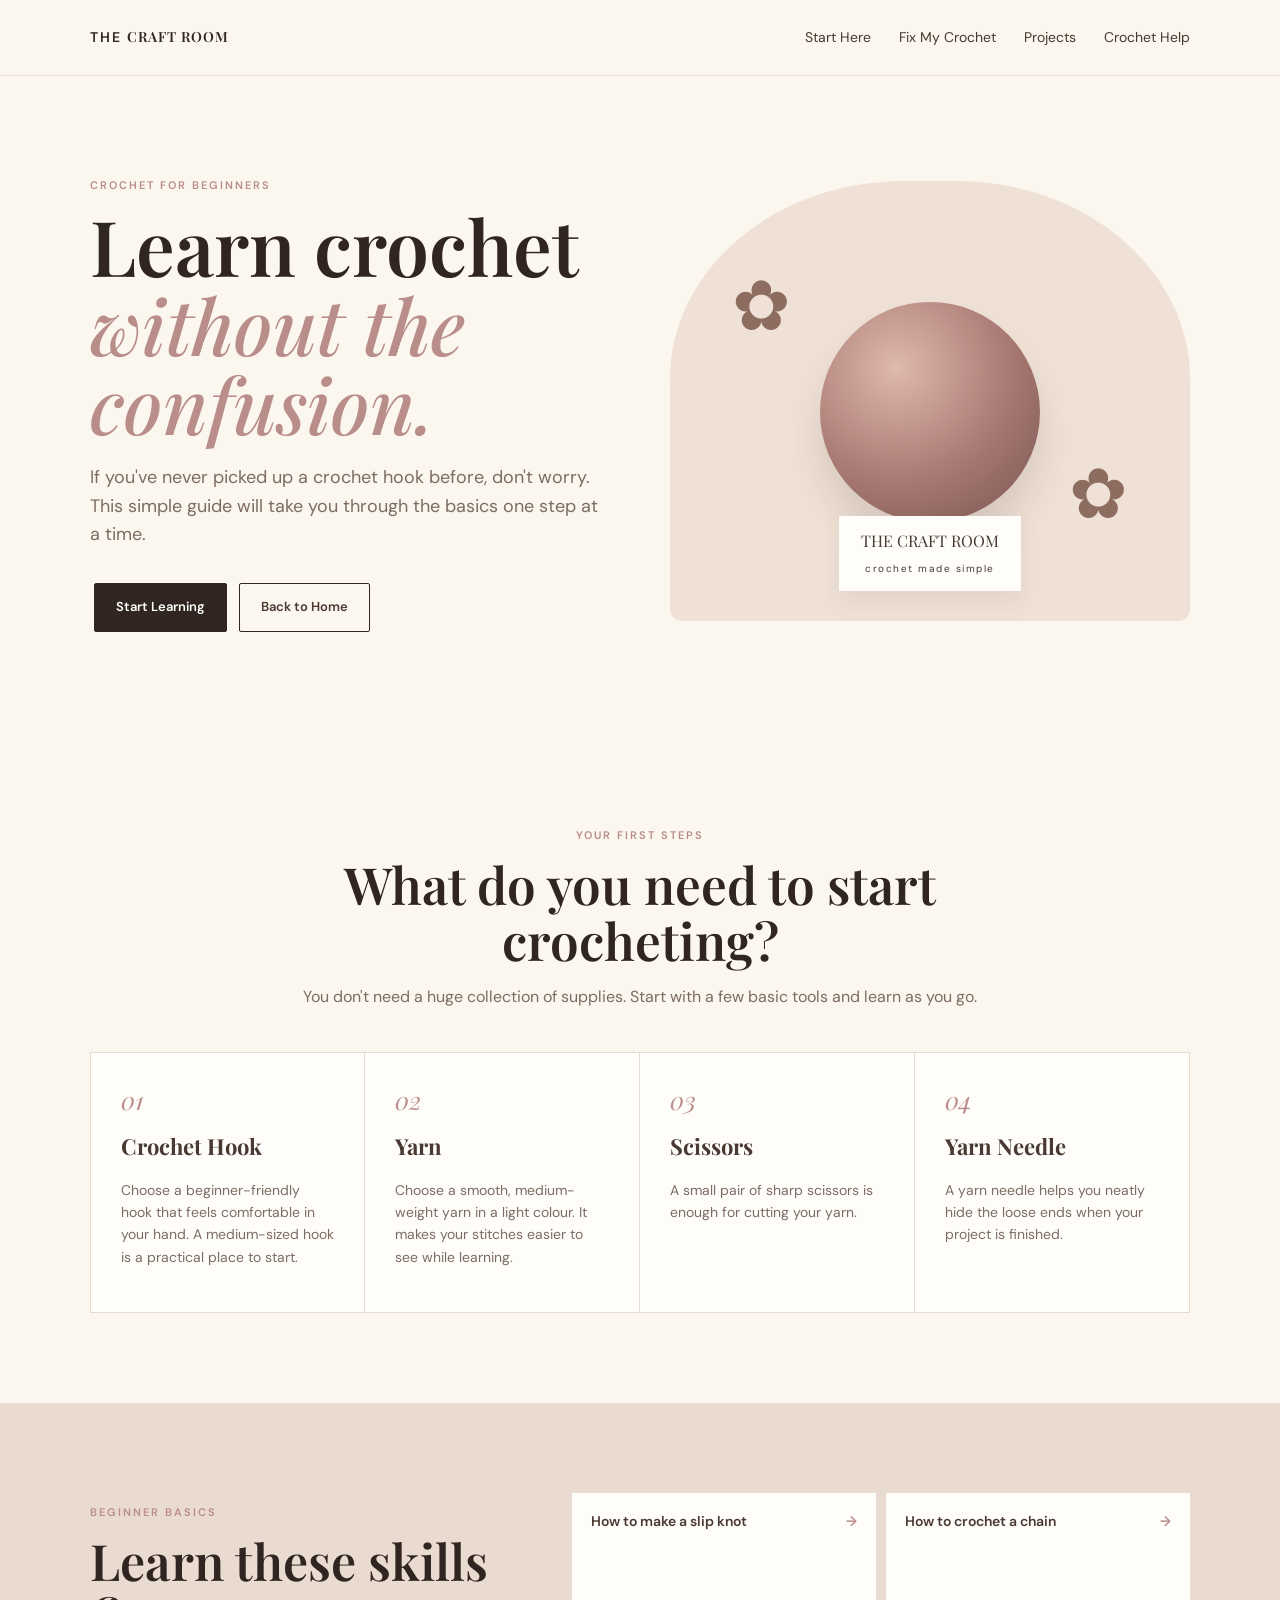
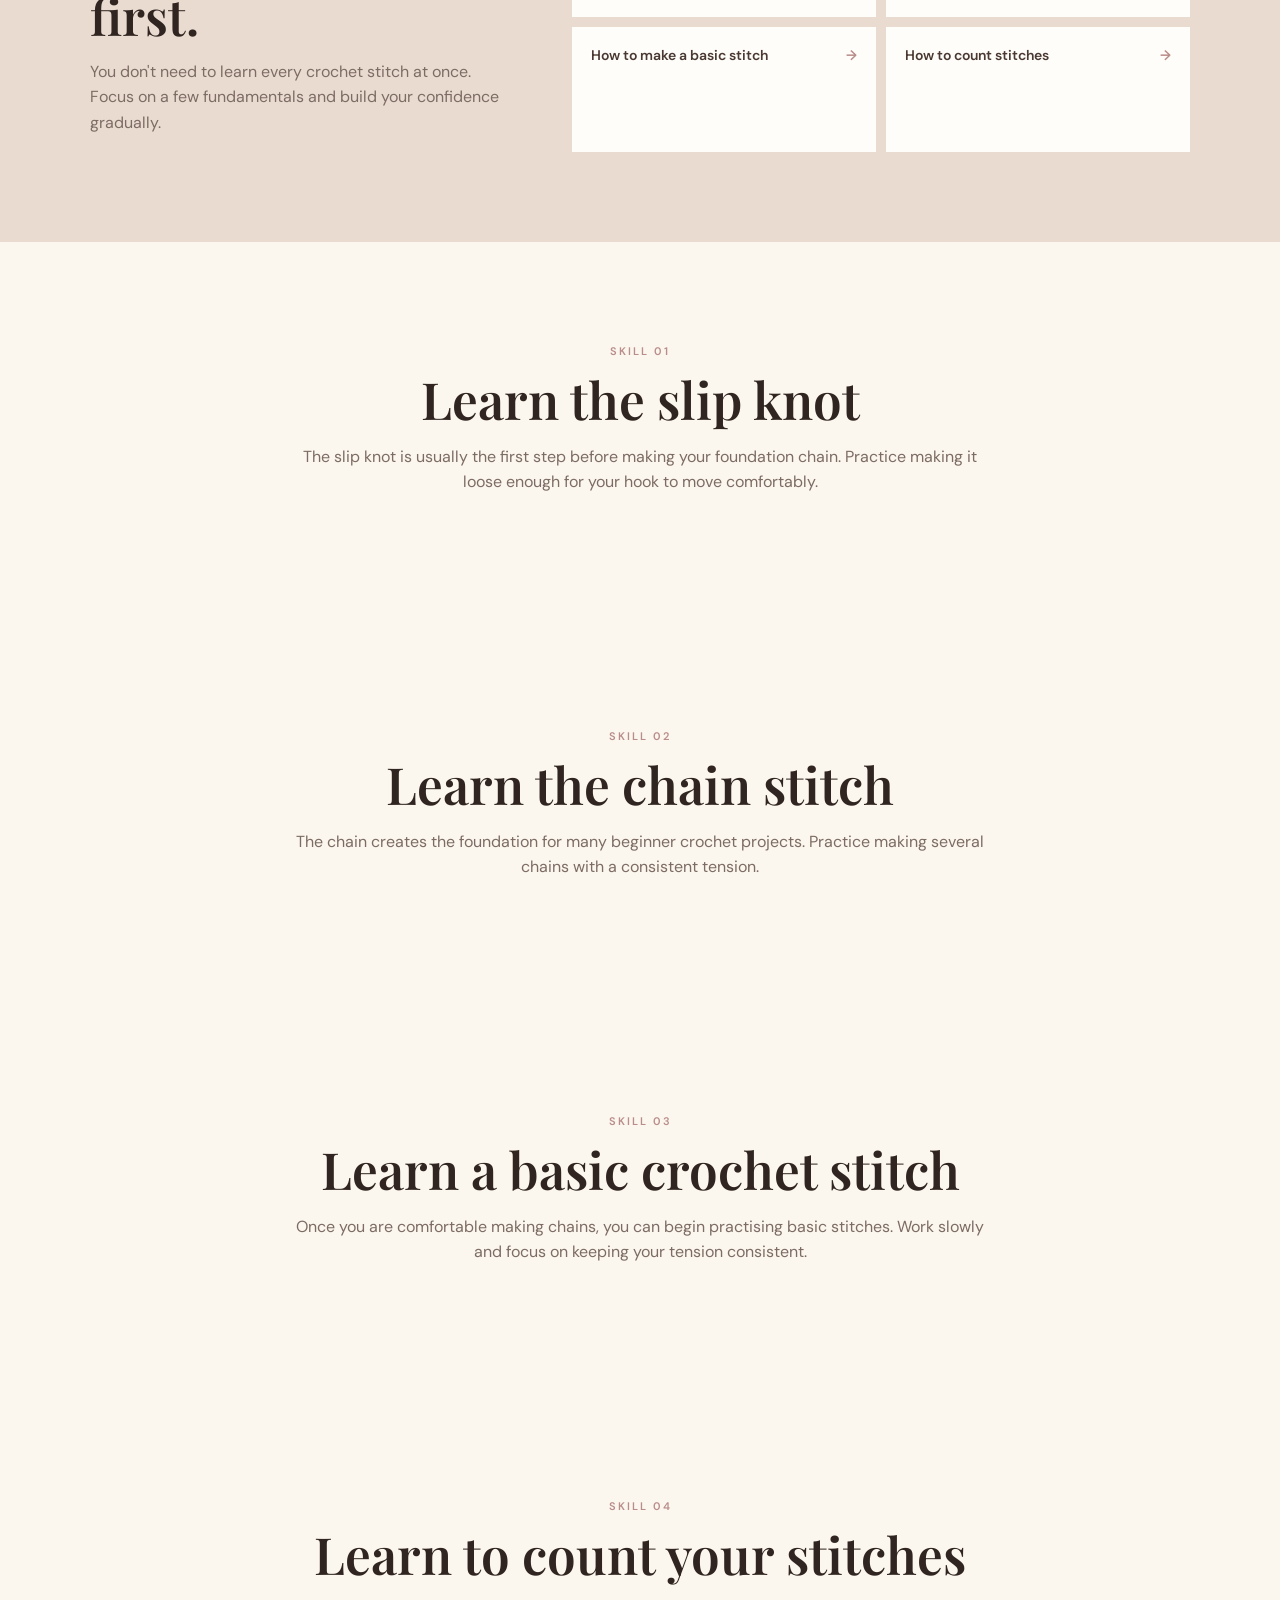
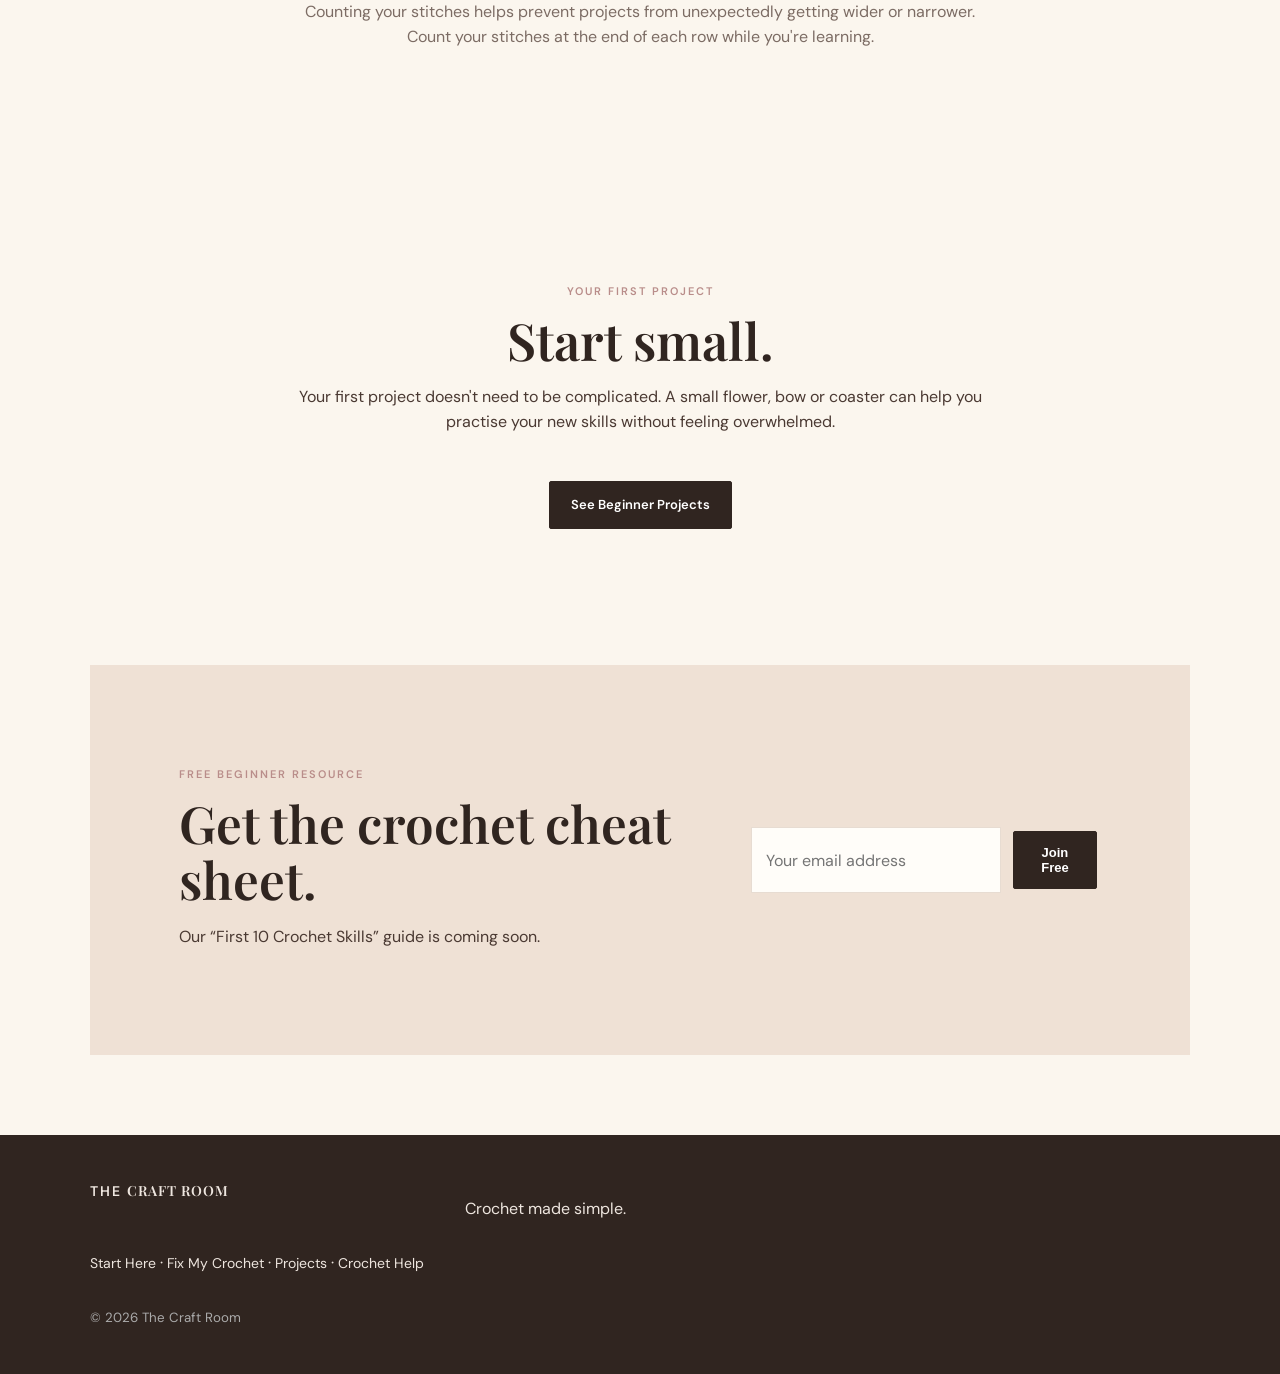
==== crochet-for-beginners.html @ bdd01d2b "Add beginner crochet guide HTML file This HTML file provides a comprehensive guide for beginners to " ====
<!doctype html>
<html lang="en">
<head>
<meta charset="utf-8">
<meta name="viewport" content="width=device-width,initial-scale=1">

<title>Crochet for Beginners: A Simple Guide | The Craft Room</title>

<meta name="description" content="Learn crochet from the beginning with this simple beginner guide. Learn what you need, how to start, basic stitches, counting and your first project.">

<link rel="stylesheet" href="style.css">
</head>

<body>

<header>
<a class="logo" href="index.html">THE <span>CRAFT ROOM</span></a>

<button class="menu" onclick="document.querySelector('nav').classList.toggle('open')">☰</button>

<nav>
<a href="index.html#start">Start Here</a>
<a href="index.html#fix">Fix My Crochet</a>
<a href="index.html#projects">Projects</a>
<a href="index.html#help">Crochet Help</a>
</nav>
</header>

<main>

<section class="hero">
<div>
<p class="eyebrow">CROCHET FOR BEGINNERS</p>

<h1>Learn crochet <em>without the confusion.</em></h1>

<p class="lead">
If you've never picked up a crochet hook before, don't worry. 
This simple guide will take you through the basics one step at a time.
</p>

<a class="btn dark" href="#basics">Start Learning</a>
<a class="btn light" href="index.html">Back to Home</a>
</div>

<div class="hero-art">
<div class="yarn"></div>
<div class="flower one">✿</div>
<div class="flower two">✿</div>
<div class="tag">THE CRAFT ROOM<br><small>crochet made simple</small></div>
</div>

</section>


<section id="basics">

<div class="center">
<p class="eyebrow">YOUR FIRST STEPS</p>
<h2>What do you need to start crocheting?</h2>

<p>
You don't need a huge collection of supplies. Start with a few basic tools and learn as you go.
</p>
</div>

<div class="steps">

<article>
<b>01</b>
<h3>Crochet Hook</h3>
<p>Choose a beginner-friendly hook that feels comfortable in your hand. A medium-sized hook is a practical place to start.</p>
</article>

<article>
<b>02</b>
<h3>Yarn</h3>
<p>Choose a smooth, medium-weight yarn in a light colour. It makes your stitches easier to see while learning.</p>
</article>

<article>
<b>03</b>
<h3>Scissors</h3>
<p>A small pair of sharp scissors is enough for cutting your yarn.</p>
</article>

<article>
<b>04</b>
<h3>Yarn Needle</h3>
<p>A yarn needle helps you neatly hide the loose ends when your project is finished.</p>
</article>

</div>

</section>


<section class="fix">

<div>

<p class="eyebrow">BEGINNER BASICS</p>

<h2>Learn these skills first.</h2>

<p>
You don't need to learn every crochet stitch at once. Focus on a few fundamentals and build your confidence gradually.
</p>

</div>

<div class="problems">

<a href="#slip-knot">How to make a slip knot <span>→</span></a>

<a href="#chain">How to crochet a chain <span>→</span></a>

<a href="#single">How to make a basic stitch <span>→</span></a>

<a href="#count">How to count stitches <span>→</span></a>

</div>

</section>


<section id="slip-knot">

<div class="center">

<p class="eyebrow">SKILL 01</p>

<h2>Learn the slip knot</h2>

<p>
The slip knot is usually the first step before making your foundation chain. Practice making it loose enough for your hook to move comfortably.
</p>

</div>

</section>


<section id="chain">

<div class="center">

<p class="eyebrow">SKILL 02</p>

<h2>Learn the chain stitch</h2>

<p>
The chain creates the foundation for many beginner crochet projects. Practice making several chains with a consistent tension.
</p>

</div>

</section>


<section id="single">

<div class="center">

<p class="eyebrow">SKILL 03</p>

<h2>Learn a basic crochet stitch</h2>

<p>
Once you are comfortable making chains, you can begin practising basic stitches. Work slowly and focus on keeping your tension consistent.
</p>

</div>

</section>


<section id="count">

<div class="center">

<p class="eyebrow">SKILL 04</p>

<h2>Learn to count your stitches</h2>

<p>
Counting your stitches helps prevent projects from unexpectedly getting wider or narrower. Count your stitches at the end of each row while you're learning.
</p>

</div>

</section>


<section>

<div class="center">

<p class="eyebrow">YOUR FIRST PROJECT</p>

<h2>Start small.</h2>

<p>
Your first project doesn't need to be complicated. A small flower, bow or coaster can help you practise your new skills without feeling overwhelmed.
</p>

<br>

<a class="btn dark" href="index.html#projects">See Beginner Projects</a>

</div>

</section>


<section class="signup">

<div>

<p class="eyebrow">FREE BEGINNER RESOURCE</p>

<h2>Get the crochet cheat sheet.</h2>

<p>
Our “First 10 Crochet Skills” guide is coming soon.
</p>

</div>

<form onsubmit="event.preventDefault();alert('Thanks! The free guide is being prepared.');">

<input type="email" required placeholder="Your email address">

<button class="btn dark">Join Free</button>

</form>

</section>

</main>


<footer>

<a class="logo" href="index.html">THE <span>CRAFT ROOM</span></a>

<p>Crochet made simple.</p>

<div>
<a href="index.html#start">Start Here</a> ·
<a href="index.html#fix">Fix My Crochet</a> ·
<a href="index.html#projects">Projects</a> ·
<a href="index.html#help">Crochet Help</a>
</div>

<small>© 2026 The Craft Room</small>

</footer>

</body>
  </html>
---- style.css ----
@import url('https://fonts.googleapis.com/css2?family=DM+Sans:wght@400;500;600&family=Playfair+Display:ital,wght@0,500;0,600;1,500&display=swap');
:root{--cream:#fbf6ee;--paper:#fffdf9;--brown:#4a3932;--muted:#7c6c64;--rose:#b98d8a;--line:#e7dcd2;--dark:#302520}
*{box-sizing:border-box}html{scroll-behavior:smooth}body{margin:0;background:var(--cream);color:var(--brown);font:16px/1.6 "DM Sans",sans-serif}header{height:76px;padding:0 7%;display:flex;align-items:center;justify-content:space-between;border-bottom:1px solid var(--line);position:sticky;top:0;background:#fbf6eef2;z-index:10}.logo{font-size:14px;letter-spacing:2px;font-weight:600;color:var(--dark);text-decoration:none}.logo span{font-family:"Playfair Display";letter-spacing:1px}.menu{display:none;border:0;background:none;font-size:24px;color:var(--brown)}nav{display:flex;gap:28px}nav a,footer a{color:var(--brown);text-decoration:none;font-size:14px}section{padding:90px 7%;max-width:1400px;margin:auto}.hero{min-height:620px;display:grid;grid-template-columns:1fr 1fr;gap:60px;align-items:center}.eyebrow{font-size:11px;letter-spacing:2px;color:var(--rose);font-weight:600}.hero h1{font:600 clamp(48px,6vw,80px)/1.03 "Playfair Display";color:var(--dark);margin:10px 0 20px}.hero h1 em{color:var(--rose);font-weight:500}.lead{font-size:18px;color:var(--muted);max-width:570px;margin-bottom:30px}.btn{display:inline-block;padding:13px 21px;border-radius:2px;font-weight:600;font-size:13px;border:1px solid var(--dark);margin:4px;text-decoration:none}.dark{background:var(--dark);color:white}.light{color:var(--brown);background:transparent}.hero-art{height:440px;background:#efe1d5;border-radius:45% 45% 12px 12px;position:relative;overflow:hidden}.yarn{position:absolute;width:220px;height:220px;border-radius:50%;left:50%;top:50%;transform:translate(-50%,-45%);background:radial-gradient(circle at 35% 30%,#dfb9ad,#a87872 55%,#77544e);box-shadow:0 25px 35px #4a393225}.flower{position:absolute;font-size:70px;color:#8e6d61}.one{left:12%;top:16%}.two{right:12%;bottom:16%}.tag{position:absolute;bottom:30px;left:50%;transform:translateX(-50%);background:var(--paper);padding:12px 22px;text-align:center;font-family:"Playfair Display";box-shadow:0 10px 25px #4a393214}.tag small{font:10px "DM Sans";letter-spacing:1.5px}.center{text-align:center;max-width:700px;margin:0 auto 42px}.center h2,h2{font:600 clamp(35px,4vw,55px)/1.1 "Playfair Display";color:var(--dark);margin:5px 0 12px}.center p:last-child,.fix>div>p:not(.eyebrow){color:var(--muted)}.steps{display:grid;grid-template-columns:repeat(4,1fr);border:1px solid var(--line)}.steps article{padding:30px;background:var(--paper);border-right:1px solid var(--line)}.steps article:last-child{border:0}.steps b{font:italic 25px "Playfair Display";color:var(--rose)}.steps h3,.cards h3,.articles h3{font-family:"Playfair Display";font-size:22px;margin:12px 0 5px}.steps p,.cards p,.articles p{color:var(--muted);font-size:14px}.fix{max-width:none;background:#eadbd1;display:grid;grid-template-columns:.8fr 1.2fr;gap:70px}.fix>div:first-child{max-width:430px;margin:auto 0 auto auto}.fix h2{font-size:50px}.fix a{color:var(--dark);font-weight:600;text-decoration:none;font-size:13px}.problems{display:grid;grid-template-columns:1fr 1fr;gap:10px;max-width:650px}.problems a{background:var(--paper);padding:17px 19px;text-decoration:none;color:var(--brown);display:flex;justify-content:space-between;font-size:14px}.problems span{color:var(--rose)}.cards{display:grid;grid-template-columns:repeat(4,1fr);gap:16px}.cards article{background:var(--paper);padding:22px;border:1px solid var(--line)}.cards article>div{background:#f1e6dc;text-align:center;padding:28px;font-size:45px}.cards small,.articles small{color:var(--rose);font-size:10px;letter-spacing:1.5px;font-weight:600}.articles{max-width:900px;margin:auto}.articles a{display:block;text-decoration:none;color:var(--brown);border-top:1px solid var(--line);padding:24px 0}.articles h3{font-size:27px;margin:4px 0}.signup{margin:0 7% 80px;background:#efe1d5;display:flex;justify-content:space-between;align-items:center;gap:30px}.signup form{display:flex;gap:8px;min-width:350px}.signup input{padding:14px;border:1px solid var(--line);background:var(--paper);font:inherit;width:100%}footer{background:var(--dark);color:#eee6df;padding:45px 7%;display:grid;grid-template-columns:1fr 2fr;gap:12px}footer .logo,footer a{color:#eee6df}footer small{grid-column:1/-1;color:#aaa;margin-top:20px}
@media(max-width:850px){nav{display:none;position:absolute;top:76px;left:0;right:0;background:var(--cream);padding:20px 7%;flex-direction:column;gap:12px}.open{display:flex}.menu{display:block}.hero{grid-template-columns:1fr;padding-top:55px}.hero-art{order:-1;height:330px}.hero>div:first-child{text-align:center}.lead{margin-left:auto;margin-right:auto}.steps,.cards{grid-template-columns:1fr 1fr}.fix{grid-template-columns:1fr;padding:65px 7%}.fix>div:first-child{margin:0}.signup{margin:0 5% 60px;flex-direction:column;align-items:stretch}.signup form{min-width:0}footer{grid-template-columns:1fr}}
@media(max-width:520px){section{padding:65px 6%}.hero h1{font-size:48px}.steps,.cards,.problems{grid-template-columns:1fr}.steps article{border-right:0;border-bottom:1px solid var(--line)}.fix h2{font-size:42px}.signup{padding:35px 7%}.signup form{flex-direction:column}}
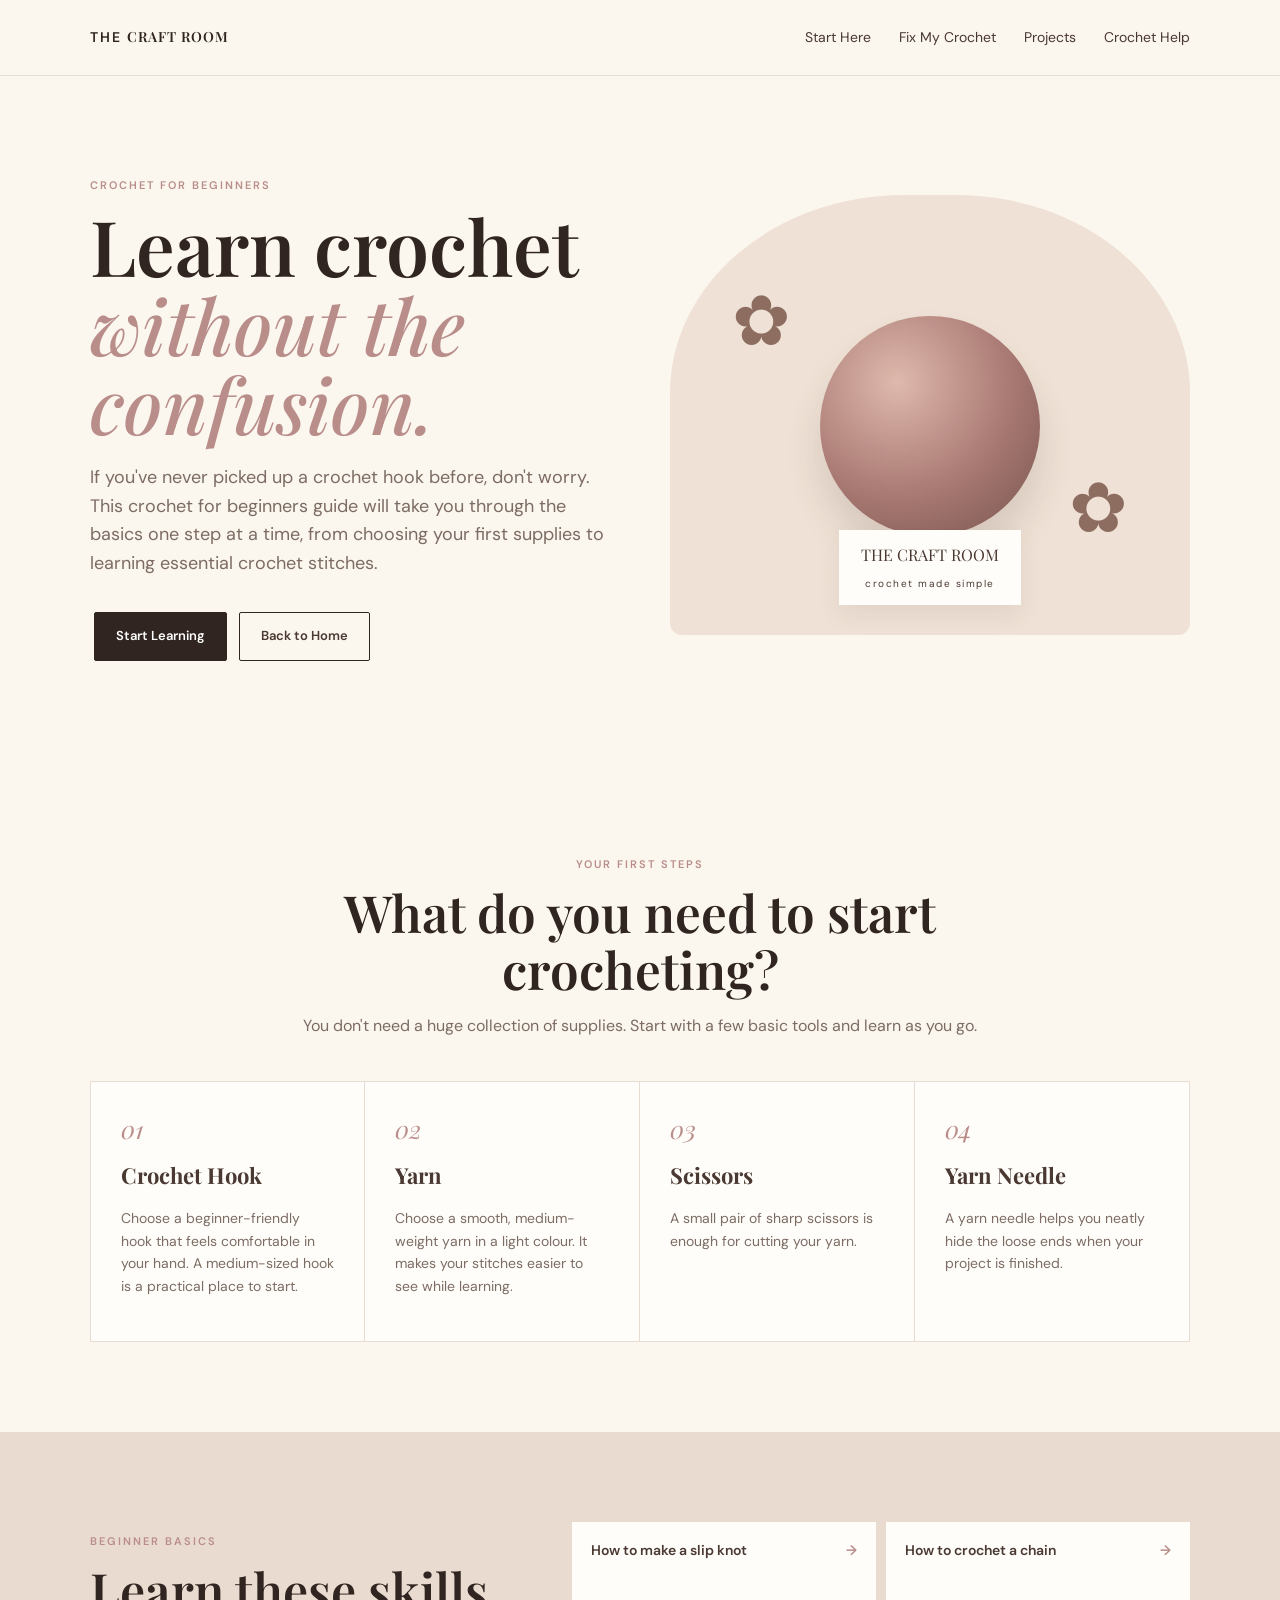
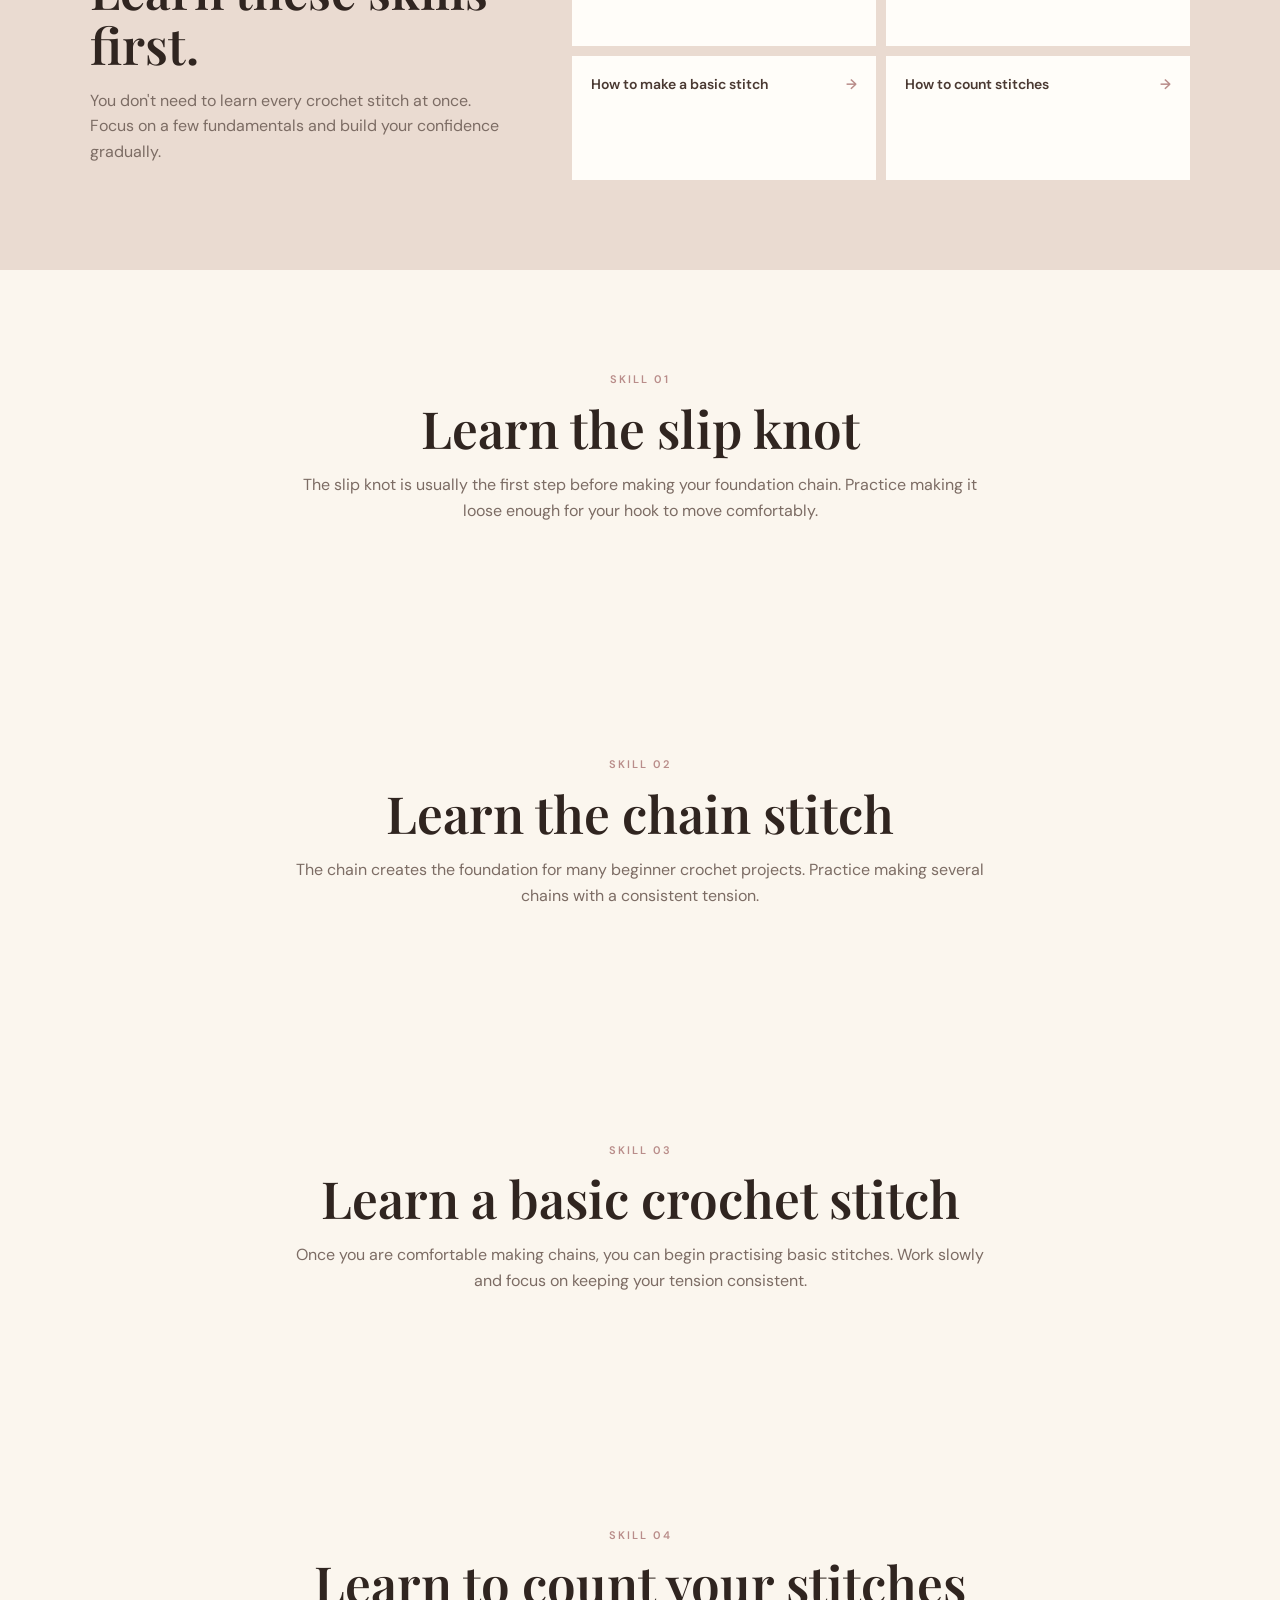
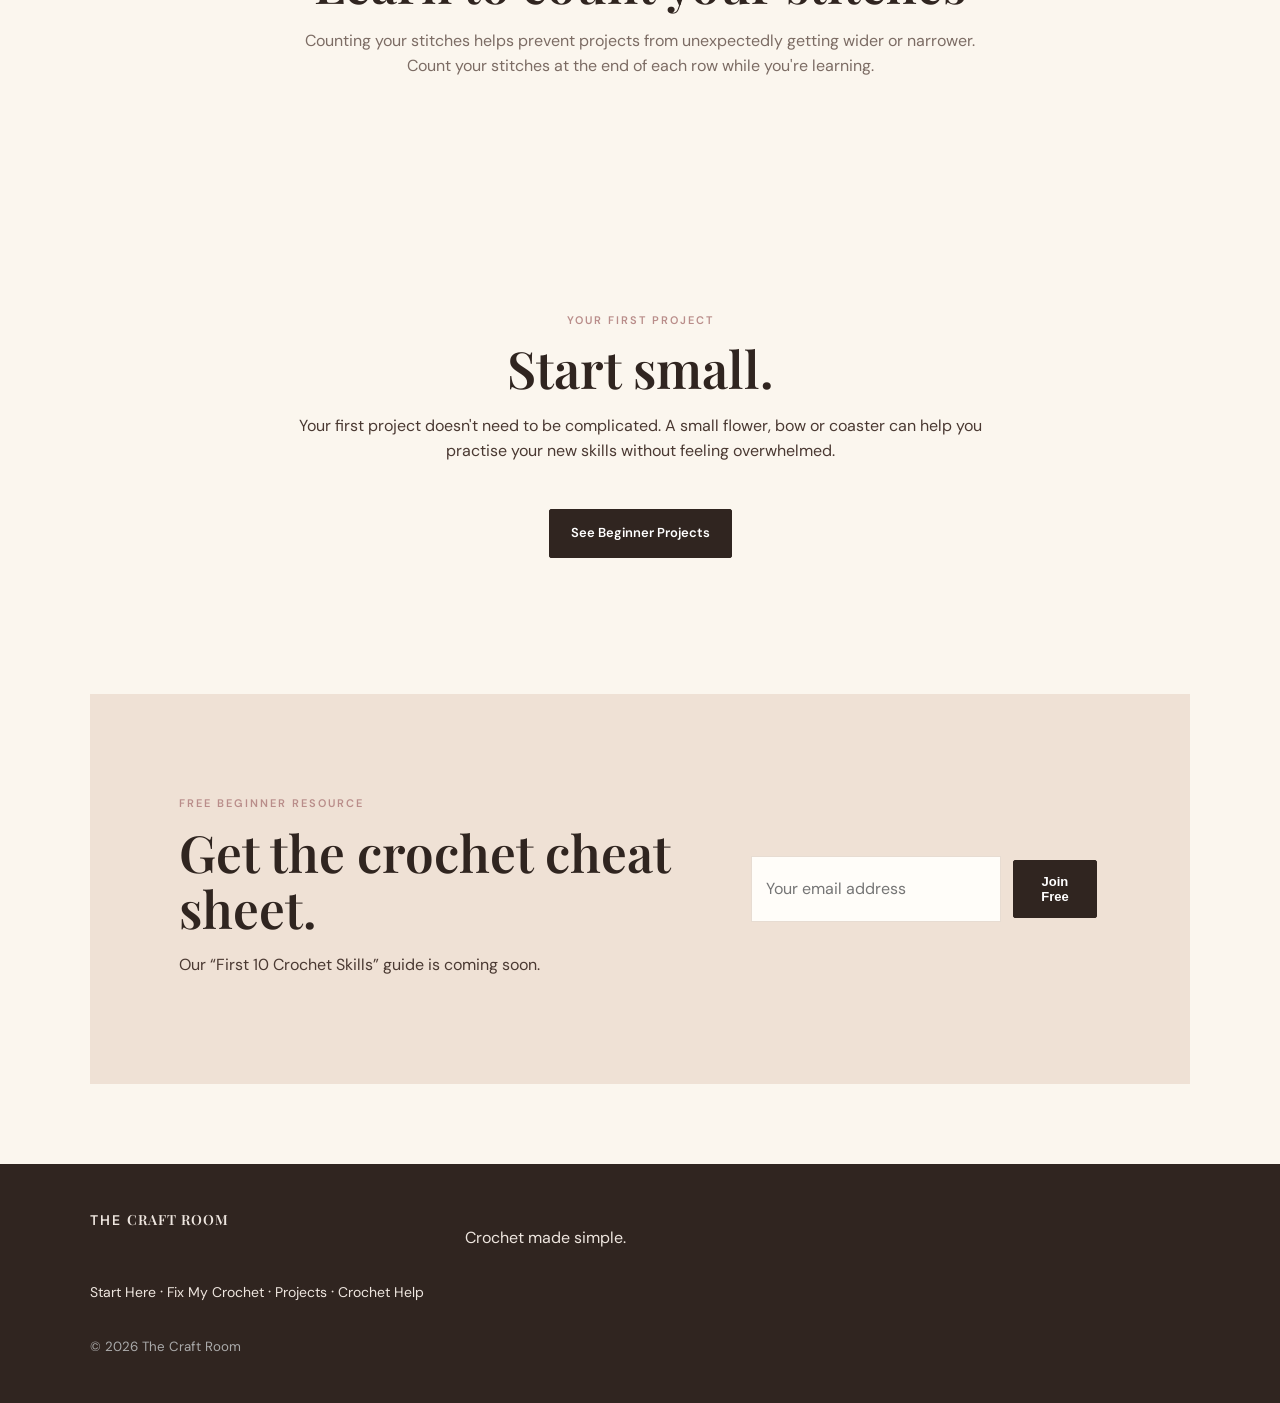
==== commit 0f8bfa3a: "Enhance introduction for crochet beginners guide Revised introductory paragraph for clarity and deta" ====
--- a/crochet-for-beginners.html
+++ b/crochet-for-beginners.html
@@ -4,9 +4,9 @@
 <meta charset="utf-8">
 <meta name="viewport" content="width=device-width,initial-scale=1">
 
-<title>Crochet for Beginners: A Simple Guide | The Craft Room</title>
-
-<meta name="description" content="Learn crochet from the beginning with this simple beginner guide. Learn what you need, how to start, basic stitches, counting and your first project.">
+<title>Crochet for Beginners: Complete Beginner Guide | The Craft Room</title>
+
+<meta name="description" content="Learn crochet from scratch with this simple crochet for beginners guide. Learn the slip knot, chain stitch, basic crochet stitches and how to count stitches.">
 
 <link rel="stylesheet" href="style.css">
 </head>
@@ -36,7 +36,7 @@
 
 <p class="lead">
 If you've never picked up a crochet hook before, don't worry. 
-This simple guide will take you through the basics one step at a time.
+This crochet for beginners guide will take you through the basics one step at a time, from choosing your first supplies to learning essential crochet stitches.
 </p>
 
 <a class="btn dark" href="#basics">Start Learning</a>
@@ -111,13 +111,13 @@
 
 <div class="problems">
 
-<a href="#slip-knot">How to make a slip knot <span>→</span></a>
-
-<a href="#chain">How to crochet a chain <span>→</span></a>
-
-<a href="#single">How to make a basic stitch <span>→</span></a>
-
-<a href="#count">How to count stitches <span>→</span></a>
+<a href="how-to-make-a-crochet-slip-knot.html">How to make a slip knot <span>→</span></a>
+
+<a href="how-to-crochet-a-chain.html">How to crochet a chain <span>→</span></a>
+
+<a href="how-to-make-basic-crochet-stitches.html">How to make a basic stitch <span>→</span></a>
+
+<a href="how-to-count-crochet-stitches.html">How to count stitches <span>→</span></a>
 
 </div>
 
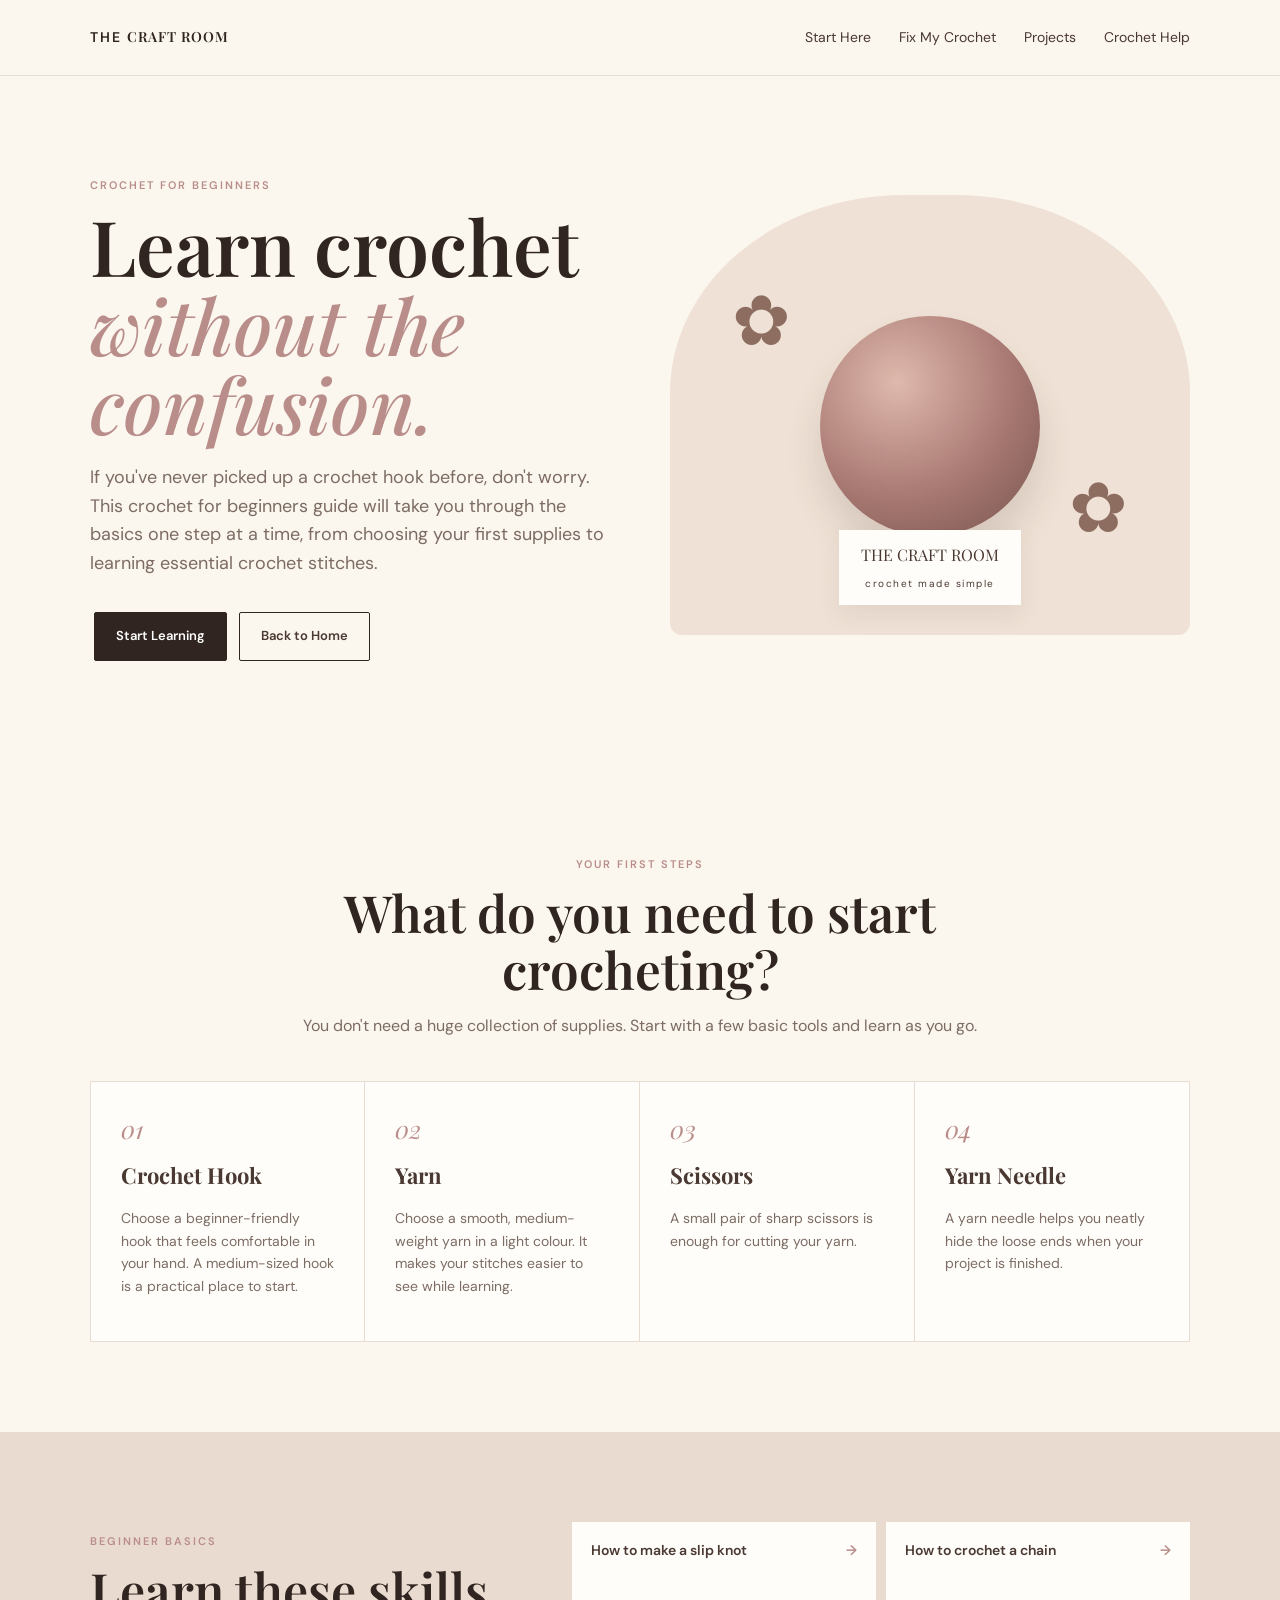
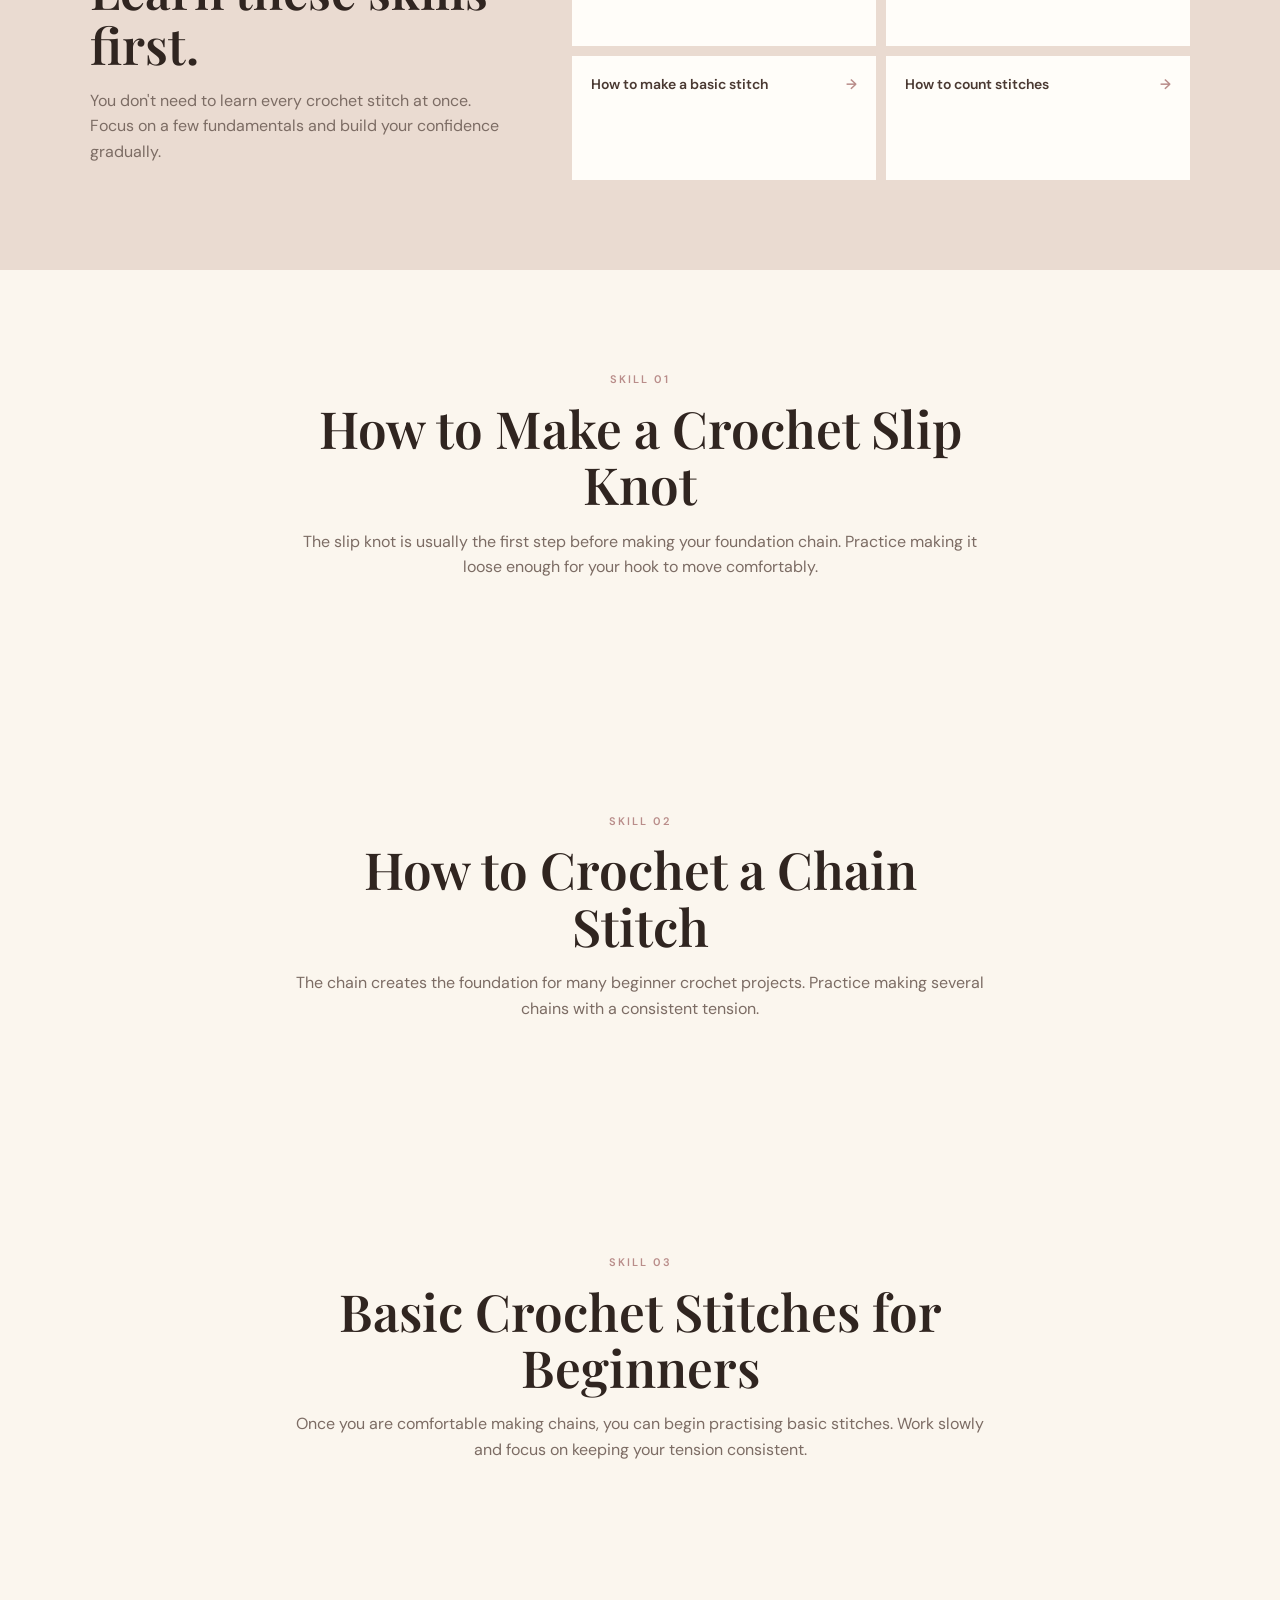
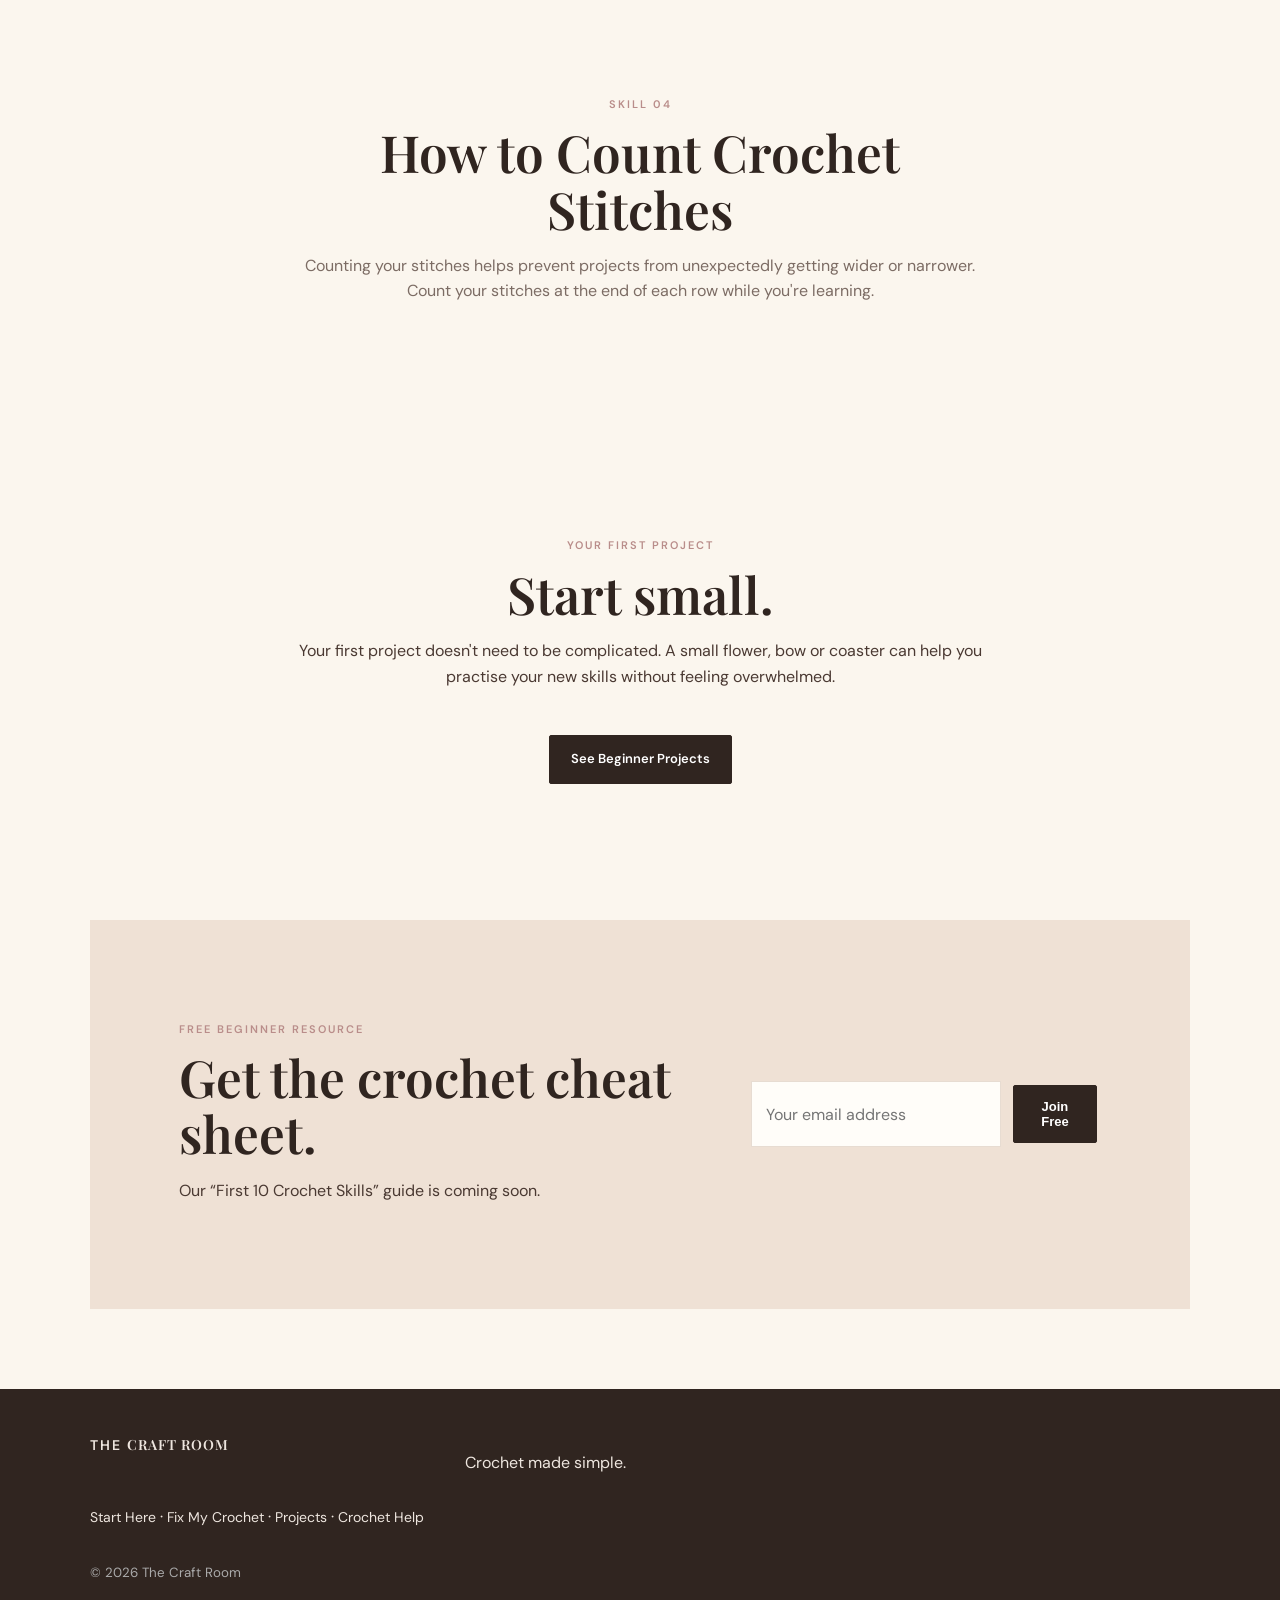
==== commit 78d50955: "Update section titles for crochet skills" ====
--- a/crochet-for-beginners.html
+++ b/crochet-for-beginners.html
@@ -130,7 +130,7 @@
 
 <p class="eyebrow">SKILL 01</p>
 
-<h2>Learn the slip knot</h2>
+<h2>How to Make a Crochet Slip Knot</h2>
 
 <p>
 The slip knot is usually the first step before making your foundation chain. Practice making it loose enough for your hook to move comfortably.
@@ -147,7 +147,7 @@
 
 <p class="eyebrow">SKILL 02</p>
 
-<h2>Learn the chain stitch</h2>
+<h2>How to Crochet a Chain Stitch</h2>
 
 <p>
 The chain creates the foundation for many beginner crochet projects. Practice making several chains with a consistent tension.
@@ -164,7 +164,7 @@
 
 <p class="eyebrow">SKILL 03</p>
 
-<h2>Learn a basic crochet stitch</h2>
+<h2>Basic Crochet Stitches for Beginners</h2>
 
 <p>
 Once you are comfortable making chains, you can begin practising basic stitches. Work slowly and focus on keeping your tension consistent.
@@ -181,7 +181,7 @@
 
 <p class="eyebrow">SKILL 04</p>
 
-<h2>Learn to count your stitches</h2>
+<h2>How to Count Crochet Stitches</h2>
 
 <p>
 Counting your stitches helps prevent projects from unexpectedly getting wider or narrower. Count your stitches at the end of each row while you're learning.
